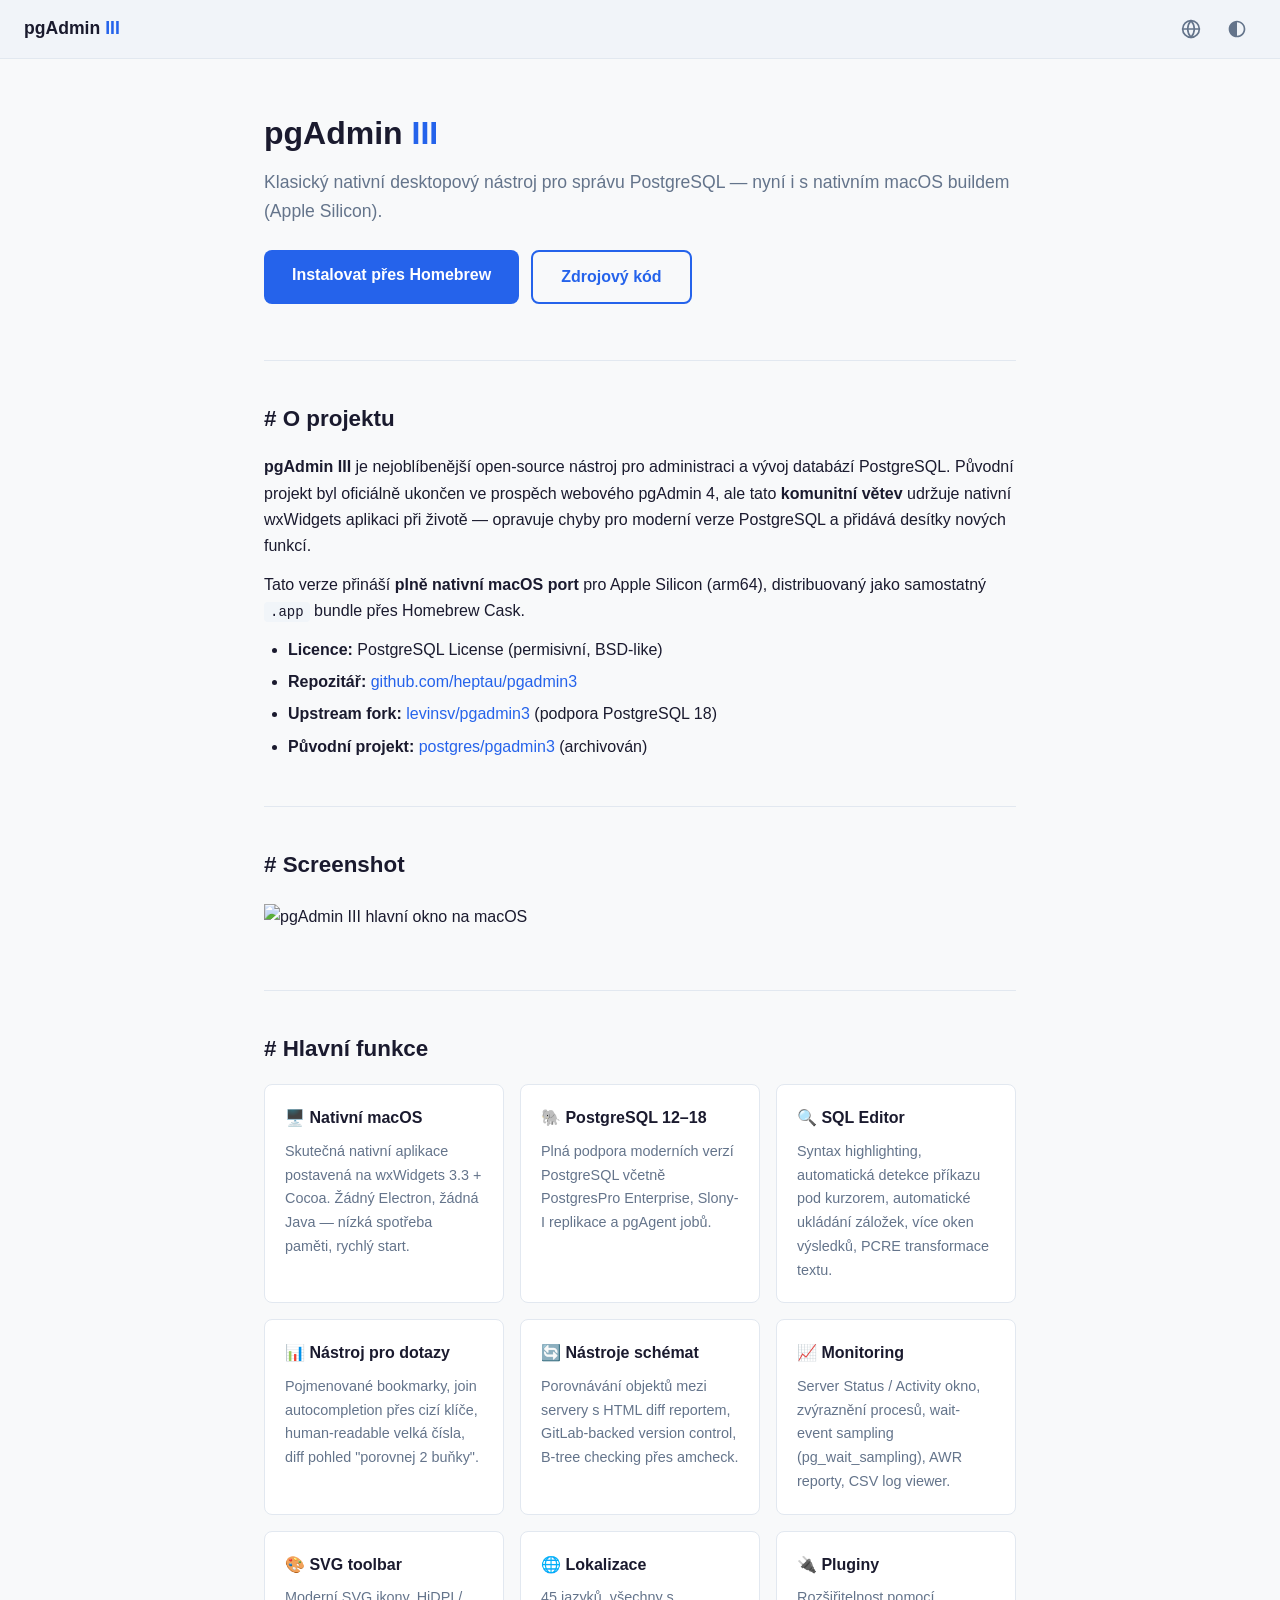
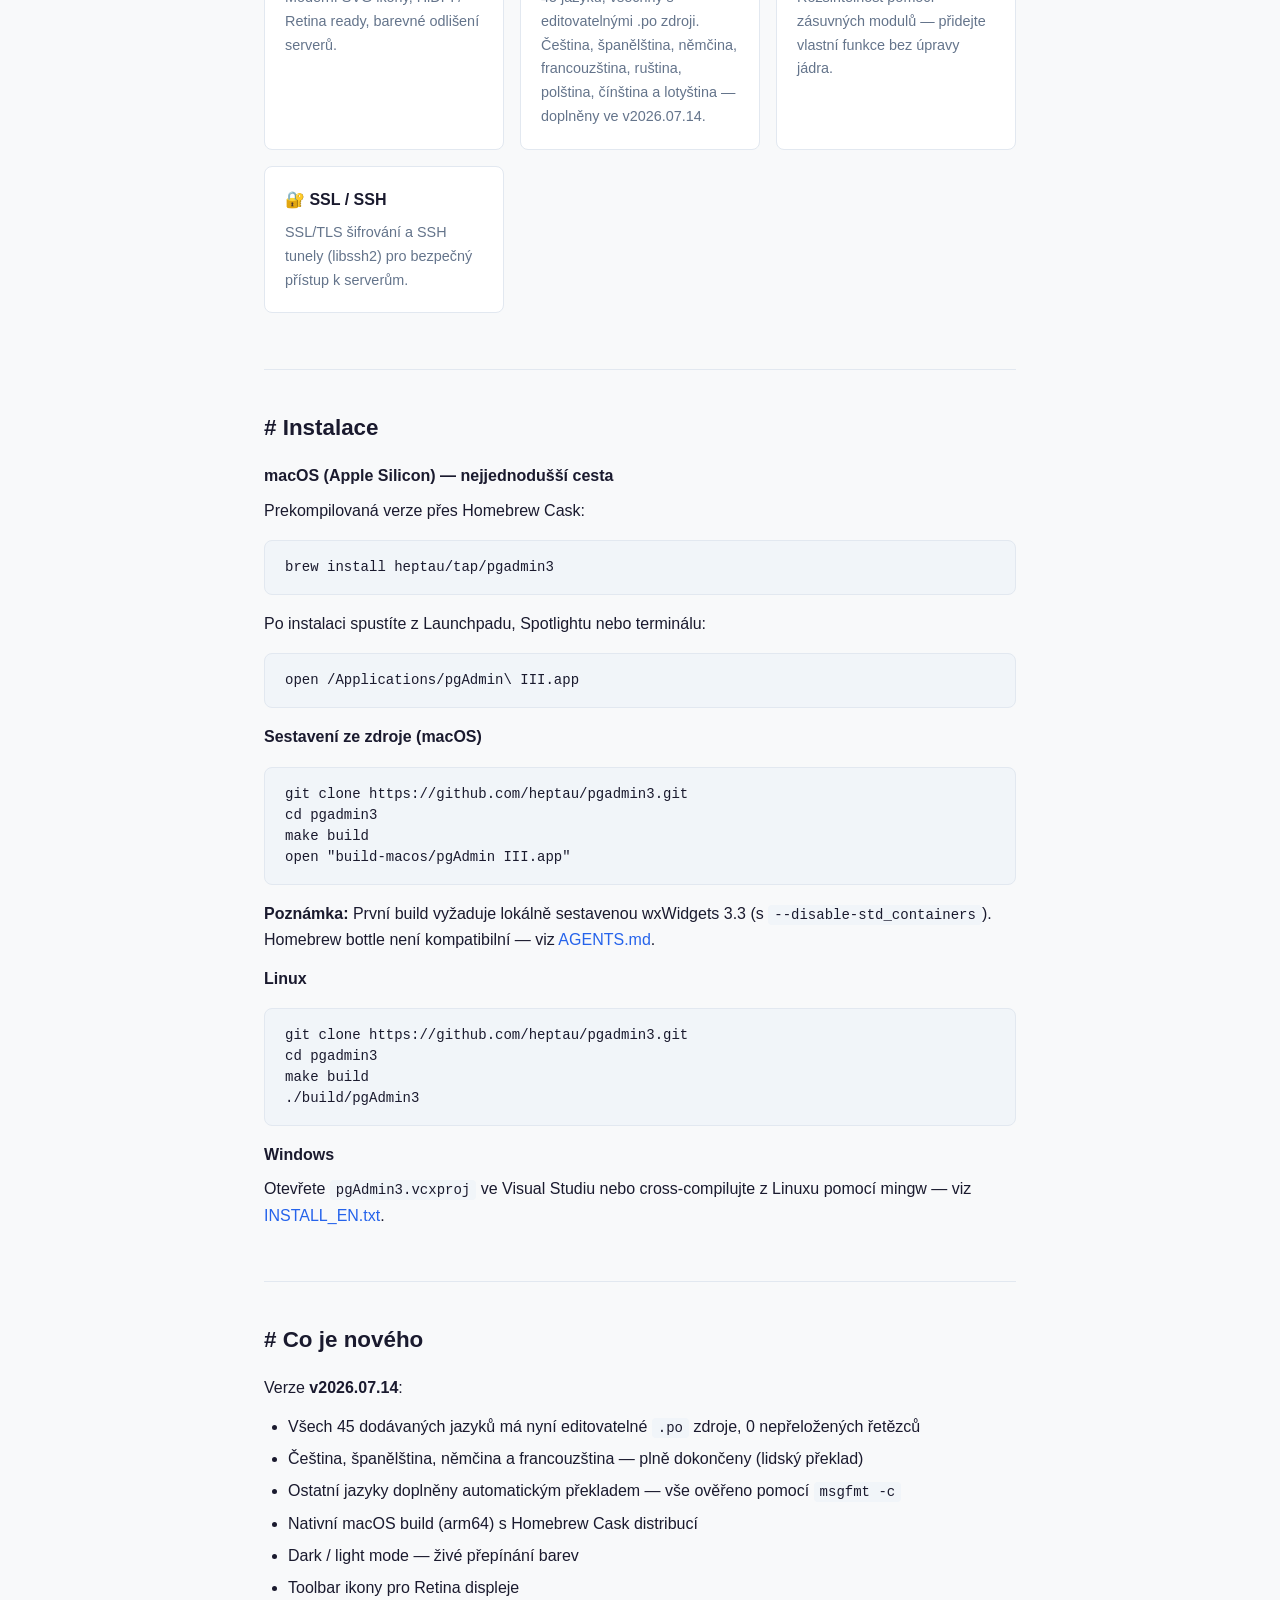
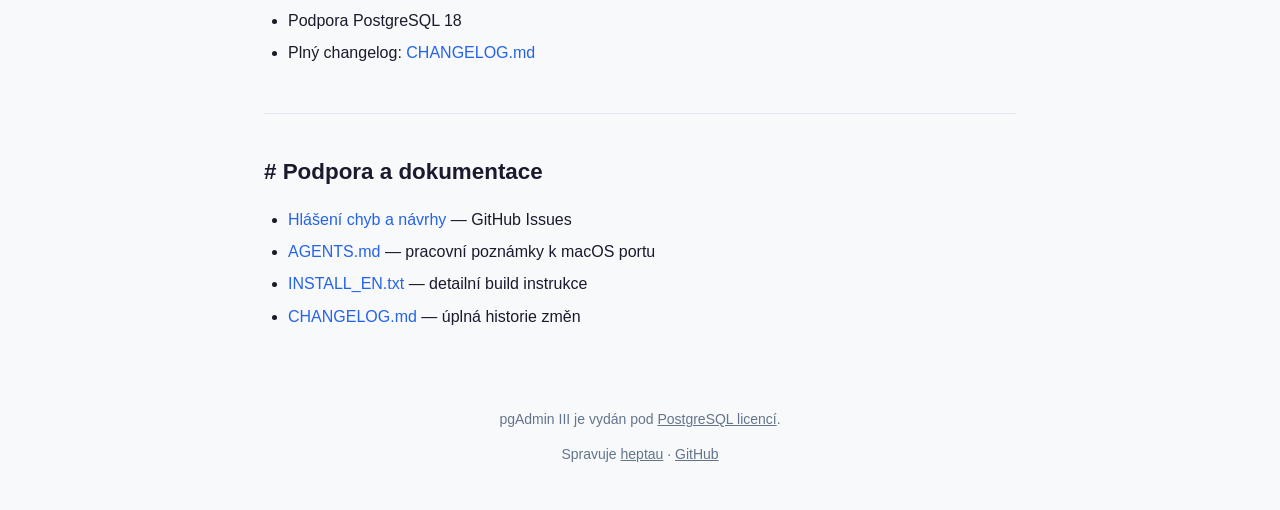
==== docs/cs/index.html @ 6cb1a753 "feat(docs): split website into per-language pages with language/theme switchers Turn the single-page" ====
<!DOCTYPE html>
<html lang="cs" itemscope itemtype="https://schema.org/SoftwareApplication">
<head>
<meta charset="utf-8" />
<meta name="viewport" content="width=device-width, initial-scale=1" />
<title>pgAdmin III — native macOS PostgreSQL admin tool</title>
<meta name="description" content="pgAdmin III — classic native desktop PostgreSQL administration tool. Native macOS (Apple Silicon) build with Homebrew Cask support, dark mode, 45 languages." />
<meta name="keywords" content="pgAdmin3,pgAdmin III,PostgreSQL,admin tool,database manager,macOS,native,Apple Silicon,Homebrew,wxWidgets,open source" />
<meta name="robots" content="index, follow" />
<meta name="author" content="heptau" />
<link rel="canonical" href="https://pgadmin3.80.cz/cs/" />
<link rel="icon" href="../assets/favicon.ico" sizes="any">
<link rel="apple-touch-icon" href="../assets/apple-touch-icon.png">
<link rel="sitemap" type="application/xml" href="https://pgadmin3.80.cz/sitemap.xml" />
<!-- hreflang for all 12 supported languages -->
<link rel="alternate" hreflang="ca" href="https://pgadmin3.80.cz/ca/" />
<link rel="alternate" hreflang="cs" href="https://pgadmin3.80.cz/cs/" />
<link rel="alternate" hreflang="de" href="https://pgadmin3.80.cz/de/" />
<link rel="alternate" hreflang="en" href="https://pgadmin3.80.cz/en/" />
<link rel="alternate" hreflang="es" href="https://pgadmin3.80.cz/es/" />
<link rel="alternate" hreflang="fr" href="https://pgadmin3.80.cz/fr/" />
<link rel="alternate" hreflang="ja" href="https://pgadmin3.80.cz/ja/" />
<link rel="alternate" hreflang="lv" href="https://pgadmin3.80.cz/lv/" />
<link rel="alternate" hreflang="pl" href="https://pgadmin3.80.cz/pl/" />
<link rel="alternate" hreflang="ru" href="https://pgadmin3.80.cz/ru/" />
<link rel="alternate" hreflang="sr" href="https://pgadmin3.80.cz/sr/" />
<link rel="alternate" hreflang="zh" href="https://pgadmin3.80.cz/zh/" />
<link rel="alternate" hreflang="x-default" href="https://pgadmin3.80.cz/" />
<!-- Open Graph -->
<meta property="og:title" content="pgAdmin III — native macOS PostgreSQL admin tool" />
<meta property="og:description" content="Classic native desktop PostgreSQL administration tool. Native macOS (Apple Silicon) build with Homebrew Cask support." />
<meta property="og:type" content="website" />
<meta property="og:url" content="https://pgadmin3.80.cz/cs/" />
<meta property="og:image" content="https://pgadmin3.80.cz/assets/screenshot.png" />
<meta property="og:image:width" content="1200" />
<meta property="og:image:height" content="800" />
<meta property="og:locale" content="cs_CZ" />
<meta property="og:site_name" content="pgAdmin III" />
<!-- Twitter Card -->
<meta name="twitter:card" content="summary_large_image" />
<meta name="twitter:title" content="pgAdmin III — native macOS PostgreSQL admin tool" />
<meta name="twitter:description" content="Classic native desktop PostgreSQL administration tool. Native macOS (Apple Silicon) build." />
<meta name="twitter:image" content="https://pgadmin3.80.cz/assets/screenshot.png" />
<!-- Preconnect hints -->
<link rel="preconnect" href="https://github.com" />
<link rel="preconnect" href="https://api.github.com" />
<!-- Structured data for AI agents, search engines, and knowledge graphs -->
<script type="application/ld+json">
{
  "@context": "https://schema.org",
  "@type": "SoftwareApplication",
  "name": "pgAdmin III",
  "alternateName": "pgAdmin3",
  "operatingSystem": "macOS (Apple Silicon arm64), Linux, Windows",
  "applicationCategory": "DatabaseApplication",
  "applicationSubCategory": "PostgreSQL Administration Tool",
  "description": "Classic native desktop PostgreSQL administration and development platform. Community fork of the original pgAdmin III with native macOS port for Apple Silicon.",
  "url": "https://pgadmin3.80.cz/",
  "downloadUrl": "https://github.com/heptau/pgadmin3/releases",
  "softwareHelp": "https://github.com/heptau/pgadmin3/blob/main/AGENTS.md",
  "softwareVersion": "2026.07.14",
  "dateModified": "2026-07-14",
  "license": "https://opensource.org/licenses/postgresql",
  "author": {
    "@type": "Organization",
    "name": "heptau",
    "url": "https://github.com/heptau"
  },
  "offers": {
    "@type": "Offer",
    "price": "0",
    "priceCurrency": "USD"
  },
  "featureList": [
    "Native macOS on Apple Silicon",
    "PostgreSQL 12–18 support",
    "SQL Editor with syntax highlighting",
    "Query Tool with named bookmarks",
    "Cross-server schema comparison",
    "Server monitoring and AWR reports",
    "SVG HiDPI/Retina toolbar",
    "45 languages with editable .po sources",
    "Plugin extensibility",
    "SSL/TLS and SSH tunneling"
  ],
  "screenshot": "https://pgadmin3.80.cz/assets/screenshot.png",
  "memoryRequirements": "64 MB",
  "storageRequirements": "50 MB",
  "releaseNotes": "https://github.com/heptau/pgadmin3/blob/main/CHANGELOG.md"
}
</script>
<link rel="stylesheet" href="../assets/site.css">
<script src="../assets/theme-switcher.js"></script>
</head>
<body>

<header>
  <div class="logo">pgAdmin <span>III</span></div>
  <div class="nav-links">
    <div class="dropdown" data-dropdown="lang">
      <button class="dropdown-trigger" aria-label="Change language" aria-haspopup="true" aria-expanded="false">
        <svg viewBox="0 0 24 24" fill="none" stroke="currentColor" stroke-width="2" stroke-linecap="round" stroke-linejoin="round">
          <circle cx="12" cy="12" r="10"></circle>
          <line x1="2" y1="12" x2="22" y2="12"></line>
          <path d="M12 2a15.3 15.3 0 0 1 4 10 15.3 15.3 0 0 1-4 10 15.3 15.3 0 0 1-4-10 15.3 15.3 0 0 1 4-10z"></path>
        </svg>
      </button>
      <div class="dropdown-menu">
        <button class="dropdown-option" data-lang-value="auto">
          <span class="dropdown-option-icon">🌐</span>
          <span>Auto</span>
        </button>
          <button class="dropdown-option" data-lang-value="ca">
            <span class="dropdown-option-icon">🇦🇩</span>
            <span>Català</span>
          </button>
          <button class="dropdown-option" data-lang-value="cs">
            <span class="dropdown-option-icon">🇨🇿</span>
            <span>Čeština</span>
          </button>
          <button class="dropdown-option" data-lang-value="de">
            <span class="dropdown-option-icon">🇩🇪</span>
            <span>Deutsch</span>
          </button>
          <button class="dropdown-option" data-lang-value="en">
            <span class="dropdown-option-icon">🇬🇧</span>
            <span>English</span>
          </button>
          <button class="dropdown-option" data-lang-value="es">
            <span class="dropdown-option-icon">🇪🇸</span>
            <span>Español</span>
          </button>
          <button class="dropdown-option" data-lang-value="fr">
            <span class="dropdown-option-icon">🇫🇷</span>
            <span>Français</span>
          </button>
          <button class="dropdown-option" data-lang-value="ja">
            <span class="dropdown-option-icon">🇯🇵</span>
            <span>日本語</span>
          </button>
          <button class="dropdown-option" data-lang-value="lv">
            <span class="dropdown-option-icon">🇱🇻</span>
            <span>Latviešu</span>
          </button>
          <button class="dropdown-option" data-lang-value="pl">
            <span class="dropdown-option-icon">🇵🇱</span>
            <span>Polski</span>
          </button>
          <button class="dropdown-option" data-lang-value="ru">
            <span class="dropdown-option-icon">🇷🇺</span>
            <span>Русский</span>
          </button>
          <button class="dropdown-option" data-lang-value="sr">
            <span class="dropdown-option-icon">🇷🇸</span>
            <span>Српски</span>
          </button>
          <button class="dropdown-option" data-lang-value="zh">
            <span class="dropdown-option-icon">🇨🇳</span>
            <span>中文</span>
          </button>
      </div>
    </div>
    <div class="dropdown" data-dropdown="theme">
      <button class="dropdown-trigger" aria-label="Change theme" aria-haspopup="true" aria-expanded="false">
        <svg viewBox="0 0 24 24" fill="currentColor">
          <path d="M12 2C6.47 2 2 6.47 2 12s4.47 10 10 10 10-4.47 10-10S17.53 2 12 2zm0 18V4c4.42 0 8 3.58 8 8s-3.58 8-8 8z"></path>
        </svg>
      </button>
      <div class="dropdown-menu">
        <button class="dropdown-option" data-theme-value="auto">
          <span class="dropdown-option-icon">🖥️</span>
          <span>Auto</span>
        </button>
        <button class="dropdown-option" data-theme-value="light">
          <span class="dropdown-option-icon">☀️</span>
          <span>Light</span>
        </button>
        <button class="dropdown-option" data-theme-value="dark">
          <span class="dropdown-option-icon">🌙</span>
          <span>Dark</span>
        </button>
      </div>
    </div>
  </div>
</header>

<div class="container">
  <div class="hero">
    <h1>pgAdmin <span>III</span></h1>
    <p>Klasický nativní desktopový nástroj pro správu PostgreSQL — nyní i s nativním macOS buildem (Apple Silicon).</p>
    <div class="btn-group">
      <a class="btn" href="#install">Instalovat přes Homebrew</a>
      <a class="btn btn-outline" href="https://github.com/heptau/pgadmin3" target="_blank">Zdrojový kód</a>
    </div>
  </div>
</div>

<main class="container">

<section id="about">
  <h2><a href="#about">#</a> O projektu</h2>
  <p><strong>pgAdmin III</strong> je nejoblíbenější open-source nástroj pro administraci a vývoj databází PostgreSQL. Původní projekt byl oficiálně ukončen ve prospěch webového pgAdmin 4, ale tato <strong>komunitní větev</strong> udržuje nativní wxWidgets aplikaci při životě — opravuje chyby pro moderní verze PostgreSQL a přidává desítky nových funkcí.</p>
  <p>Tato verze přináší <strong>plně nativní macOS port</strong> pro Apple Silicon (arm64), distribuovaný jako samostatný <code>.app</code> bundle přes Homebrew Cask.</p>
  <ul>
    <li><strong>Licence:</strong> PostgreSQL License (permisivní, BSD-like)</li>
    <li><strong>Repozitář:</strong> <a href="https://github.com/heptau/pgadmin3" target="_blank">github.com/heptau/pgadmin3</a></li>
    <li><strong>Upstream fork:</strong> <a href="https://github.com/levinsv/pgadmin3" target="_blank">levinsv/pgadmin3</a> (podpora PostgreSQL 18)</li>
    <li><strong>Původní projekt:</strong> <a href="https://github.com/postgres/pgadmin3" target="_blank">postgres/pgadmin3</a> (archivován)</li>
  </ul>
</section>

<section id="screenshot">
  <h2><a href="#screenshot">#</a> Screenshot</h2>
  <img class="screenshot" src="../assets/screenshot.png" alt="pgAdmin III hlavní okno na macOS">
</section>

<section id="features">
  <h2><a href="#features">#</a> Hlavní funkce</h2>
  <div class="feature-grid">
    <div class="feature-card">
      <h3>🖥️ Nativní macOS</h3>
      <p>Skutečná nativní aplikace postavená na wxWidgets 3.3 + Cocoa. Žádný Electron, žádná Java — nízká spotřeba paměti, rychlý start.</p>
    </div>
    <div class="feature-card">
      <h3>🐘 PostgreSQL 12–18</h3>
      <p>Plná podpora moderních verzí PostgreSQL včetně PostgresPro Enterprise, Slony-I replikace a pgAgent jobů.</p>
    </div>
    <div class="feature-card">
      <h3>🔍 SQL Editor</h3>
      <p>Syntax highlighting, automatická detekce příkazu pod kurzorem, automatické ukládání záložek, více oken výsledků, PCRE transformace textu.</p>
    </div>
    <div class="feature-card">
      <h3>📊 Nástroj pro dotazy</h3>
      <p>Pojmenované bookmarky, join autocompletion přes cizí klíče, human-readable velká čísla, diff pohled "porovnej 2 buňky".</p>
    </div>
    <div class="feature-card">
      <h3>🔄 Nástroje schémat</h3>
      <p>Porovnávání objektů mezi servery s HTML diff reportem, GitLab-backed version control, B-tree checking přes amcheck.</p>
    </div>
    <div class="feature-card">
      <h3>📈 Monitoring</h3>
      <p>Server Status / Activity okno, zvýraznění procesů, wait-event sampling (pg_wait_sampling), AWR reporty, CSV log viewer.</p>
    </div>
    <div class="feature-card">
      <h3>🎨 SVG toolbar</h3>
      <p>Moderní SVG ikony, HiDPI / Retina ready, barevné odlišení serverů.</p>
    </div>
    <div class="feature-card">
      <h3>🌐 Lokalizace</h3>
      <p>45 jazyků, všechny s editovatelnými .po zdroji. Čeština, španělština, němčina, francouzština, ruština, polština, čínština a lotyština — doplněny ve v2026.07.14.</p>
    </div>
    <div class="feature-card">
      <h3>🔌 Pluginy</h3>
      <p>Rozšiřitelnost pomocí zásuvných modulů — přidejte vlastní funkce bez úpravy jádra.</p>
    </div>
    <div class="feature-card">
      <h3>🔐 SSL / SSH</h3>
      <p>SSL/TLS šifrování a SSH tunely (libssh2) pro bezpečný přístup k serverům.</p>
    </div>
  </div>
</section>

<section id="install">
  <h2><a href="#install">#</a> Instalace</h2>

  <h3>macOS (Apple Silicon) — nejjednodušší cesta</h3>
  <p>Prekompilovaná verze přes Homebrew Cask:</p>
  <pre>brew install heptau/tap/pgadmin3</pre>
  <p>Po instalaci spustíte z Launchpadu, Spotlightu nebo terminálu:</p>
  <pre>open /Applications/pgAdmin\ III.app</pre>

  <h3>Sestavení ze zdroje (macOS)</h3>
  <pre>git clone https://github.com/heptau/pgadmin3.git
cd pgadmin3
make build
open "build-macos/pgAdmin III.app"</pre>
  <p><strong>Poznámka:</strong> První build vyžaduje lokálně sestavenou wxWidgets 3.3 (s <code>--disable-std_containers</code>). Homebrew bottle není kompatibilní — viz <a href="https://github.com/heptau/pgadmin3/blob/main/AGENTS.md" target="_blank">AGENTS.md</a>.</p>

  <h3>Linux</h3>
  <pre>git clone https://github.com/heptau/pgadmin3.git
cd pgadmin3
make build
./build/pgAdmin3</pre>

  <h3>Windows</h3>
  <p>Otevřete <code>pgAdmin3.vcxproj</code> ve Visual Studiu nebo cross-compilujte z Linuxu pomocí mingw — viz <a href="https://github.com/heptau/pgadmin3/blob/main/INSTALL_EN.txt" target="_blank">INSTALL_EN.txt</a>.</p>
</section>

<section id="changelog">
  <h2><a href="#changelog">#</a> Co je nového</h2>
  <p>Verze <strong>v2026.07.14</strong>:</p>
  <ul>
    <li>Všech 45 dodávaných jazyků má nyní editovatelné <code>.po</code> zdroje, 0 nepřeložených řetězců</li>
    <li>Čeština, španělština, němčina a francouzština — plně dokončeny (lidský překlad)</li>
    <li>Ostatní jazyky doplněny automatickým překladem — vše ověřeno pomocí <code>msgfmt -c</code></li>
    <li>Nativní macOS build (arm64) s Homebrew Cask distribucí</li>
    <li>Dark / light mode — živé přepínání barev</li>
    <li>Toolbar ikony pro Retina displeje</li>
    <li>Podpora PostgreSQL 18</li>
    <li>Plný changelog: <a href="https://github.com/heptau/pgadmin3/blob/main/CHANGELOG.md" target="_blank">CHANGELOG.md</a></li>
  </ul>
</section>

<section id="support">
  <h2><a href="#support">#</a> Podpora a dokumentace</h2>
  <ul>
    <li><a href="https://github.com/heptau/pgadmin3/issues" target="_blank">Hlášení chyb a návrhy</a> — GitHub Issues</li>
    <li><a href="https://github.com/heptau/pgadmin3/blob/main/AGENTS.md" target="_blank">AGENTS.md</a> — pracovní poznámky k macOS portu</li>
    <li><a href="https://github.com/heptau/pgadmin3/blob/main/INSTALL_EN.txt" target="_blank">INSTALL_EN.txt</a> — detailní build instrukce</li>
    <li><a href="https://github.com/heptau/pgadmin3/blob/main/CHANGELOG.md" target="_blank">CHANGELOG.md</a> — úplná historie změn</li>
  </ul>
</section>

</main>

<footer>
  <div class="container">
    <p>pgAdmin III je vydán pod <a href="https://github.com/heptau/pgadmin3/blob/main/LICENSE" target="_blank">PostgreSQL licencí</a>.</p>
    <p>Spravuje <a href="https://github.com/heptau">heptau</a> · <a href="https://github.com/heptau/pgadmin3">GitHub</a></p>
  </div>
</footer>

<script src="../assets/dropdown.js"></script>
<script src="../assets/lang-switcher.js"></script>
</body>
</html>
---- docs/assets/site.css ----
:root {
  --bg: #f8f9fa;
  --fg: #1a1a2e;
  --accent: #2563eb;
  --accent2: #1e40af;
  --border: #e2e8f0;
  --card: #ffffff;
  --muted: #64748b;
  --code-bg: #f1f5f9;
  --header-bg: #f1f4f9;
}
[data-theme="dark"] {
  --bg: #0f172a;
  --fg: #e2e8f0;
  --accent: #3b82f6;
  --accent2: #60a5fa;
  --border: #1e293b;
  --card: #1e293b;
  --muted: #94a3b8;
  --code-bg: #0f172a;
  --header-bg: #1a2332;
}
*, *::before, *::after { box-sizing: border-box; margin: 0; padding: 0; }
html { scroll-behavior: smooth; }
body {
  font-family: -apple-system, BlinkMacSystemFont, "Segoe UI", Roboto, Helvetica, Arial, sans-serif;
  background: var(--bg);
  color: var(--fg);
  line-height: 1.65;
  -webkit-font-smoothing: antialiased;
}
.container { max-width: 800px; margin: 0 auto; padding: 0 24px; }

/* Header */
header {
  display: flex;
  justify-content: space-between;
  align-items: center;
  padding: 12px 24px;
  background: var(--header-bg);
  border-bottom: 1px solid var(--border);
}
.logo {
  font-size: 1.1rem;
  font-weight: 700;
  color: var(--fg);
}
.logo span { color: var(--accent); }
.nav-links { display: flex; align-items: center; gap: 8px; }

/* Dropdowns */
.dropdown { position: relative; }
.dropdown-trigger {
  background: none;
  border: 1px solid transparent;
  border-radius: 6px;
  padding: 6px 8px;
  cursor: pointer;
  color: var(--muted);
  display: flex;
  align-items: center;
  transition: all 0.12s;
}
.dropdown-trigger:hover { color: var(--fg); background: var(--card); border-color: var(--border); }
.dropdown-trigger svg { width: 20px; height: 20px; }
.dropdown-menu {
  position: absolute;
  top: calc(100% + 6px);
  right: 0;
  background: var(--card);
  border: 1px solid var(--border);
  border-radius: 8px;
  padding: 6px;
  min-width: 160px;
  box-shadow: 0 8px 24px rgba(0,0,0,0.12);
  display: none;
  z-index: 100;
}
[data-theme="dark"] .dropdown-menu { box-shadow: 0 8px 24px rgba(0,0,0,0.4); }
.dropdown-menu.open { display: block; }
.dropdown-option {
  display: flex;
  align-items: center;
  gap: 8px;
  width: 100%;
  background: none;
  border: none;
  border-radius: 6px;
  padding: 8px 10px;
  font-size: 0.875rem;
  cursor: pointer;
  color: var(--fg);
  font-family: inherit;
  text-align: left;
  transition: background 0.1s;
}
.dropdown-option:hover { background: var(--header-bg); }
.dropdown-option.active { background: var(--accent); color: #fff; font-weight: 600; }
.dropdown-option-icon { font-size: 1rem; line-height: 1; }

/* Hero */
.hero { padding: 48px 0 32px; border-bottom: 1px solid var(--border); }
.hero h1 { font-size: 2rem; font-weight: 700; }
.hero h1 span { color: var(--accent); }
.hero p { color: var(--muted); margin-top: 8px; font-size: 1.1rem; }

section { padding: 40px 0; border-bottom: 1px solid var(--border); }
section:last-of-type { border-bottom: none; }

h2 { font-size: 1.4rem; font-weight: 700; margin-bottom: 16px; }
h2 a { color: inherit; text-decoration: none; }
h2 a:hover { color: var(--accent); }
h3 { font-size: 1rem; font-weight: 600; margin-bottom: 8px; }
p, li { margin-bottom: 12px; }
ul, ol { padding-left: 24px; }
li { margin-bottom: 6px; }
code {
  background: var(--code-bg);
  padding: 2px 6px;
  border-radius: 4px;
  font-size: 0.875rem;
}
pre {
  background: var(--code-bg);
  padding: 16px 20px;
  border-radius: 8px;
  overflow-x: auto;
  font-size: 0.875rem;
  line-height: 1.5;
  margin: 16px 0;
  border: 1px solid var(--border);
}
a { color: var(--accent); text-decoration: none; }
a:hover { text-decoration: underline; }

.btn {
  display: inline-block;
  background: var(--accent);
  color: #fff;
  padding: 12px 28px;
  border-radius: 8px;
  font-weight: 600;
  font-size: 1rem;
  transition: background 0.15s;
  text-decoration: none;
}
.btn:hover { background: var(--accent2); text-decoration: none; }
.btn-group { display: flex; gap: 12px; flex-wrap: wrap; margin: 24px 0; }
.btn-outline {
  background: transparent;
  color: var(--accent);
  border: 2px solid var(--accent);
}
.btn-outline:hover { background: var(--accent); color: #fff; }

.feature-grid {
  display: grid;
  grid-template-columns: repeat(auto-fit, minmax(220px, 1fr));
  gap: 16px;
  margin: 16px 0;
}
.feature-card {
  background: var(--card);
  border: 1px solid var(--border);
  border-radius: 8px;
  padding: 20px;
}
.feature-card h3 { font-size: 1rem; font-weight: 600; margin-bottom: 8px; }
.feature-card p { font-size: 0.9rem; color: var(--muted); margin: 0; }

.screenshot {
  width: 100%;
  max-width: 100%;
  margin: 20px 0;
  display: block;
}

footer {
  padding: 32px 0;
  text-align: center;
  color: var(--muted);
  font-size: 0.875rem;
}
footer a { color: var(--muted); text-decoration: underline; }


@media (max-width: 600px) {
  .hero h1 { font-size: 1.5rem; }
  .btn-group { flex-direction: column; }
  .btn { text-align: center; }
}
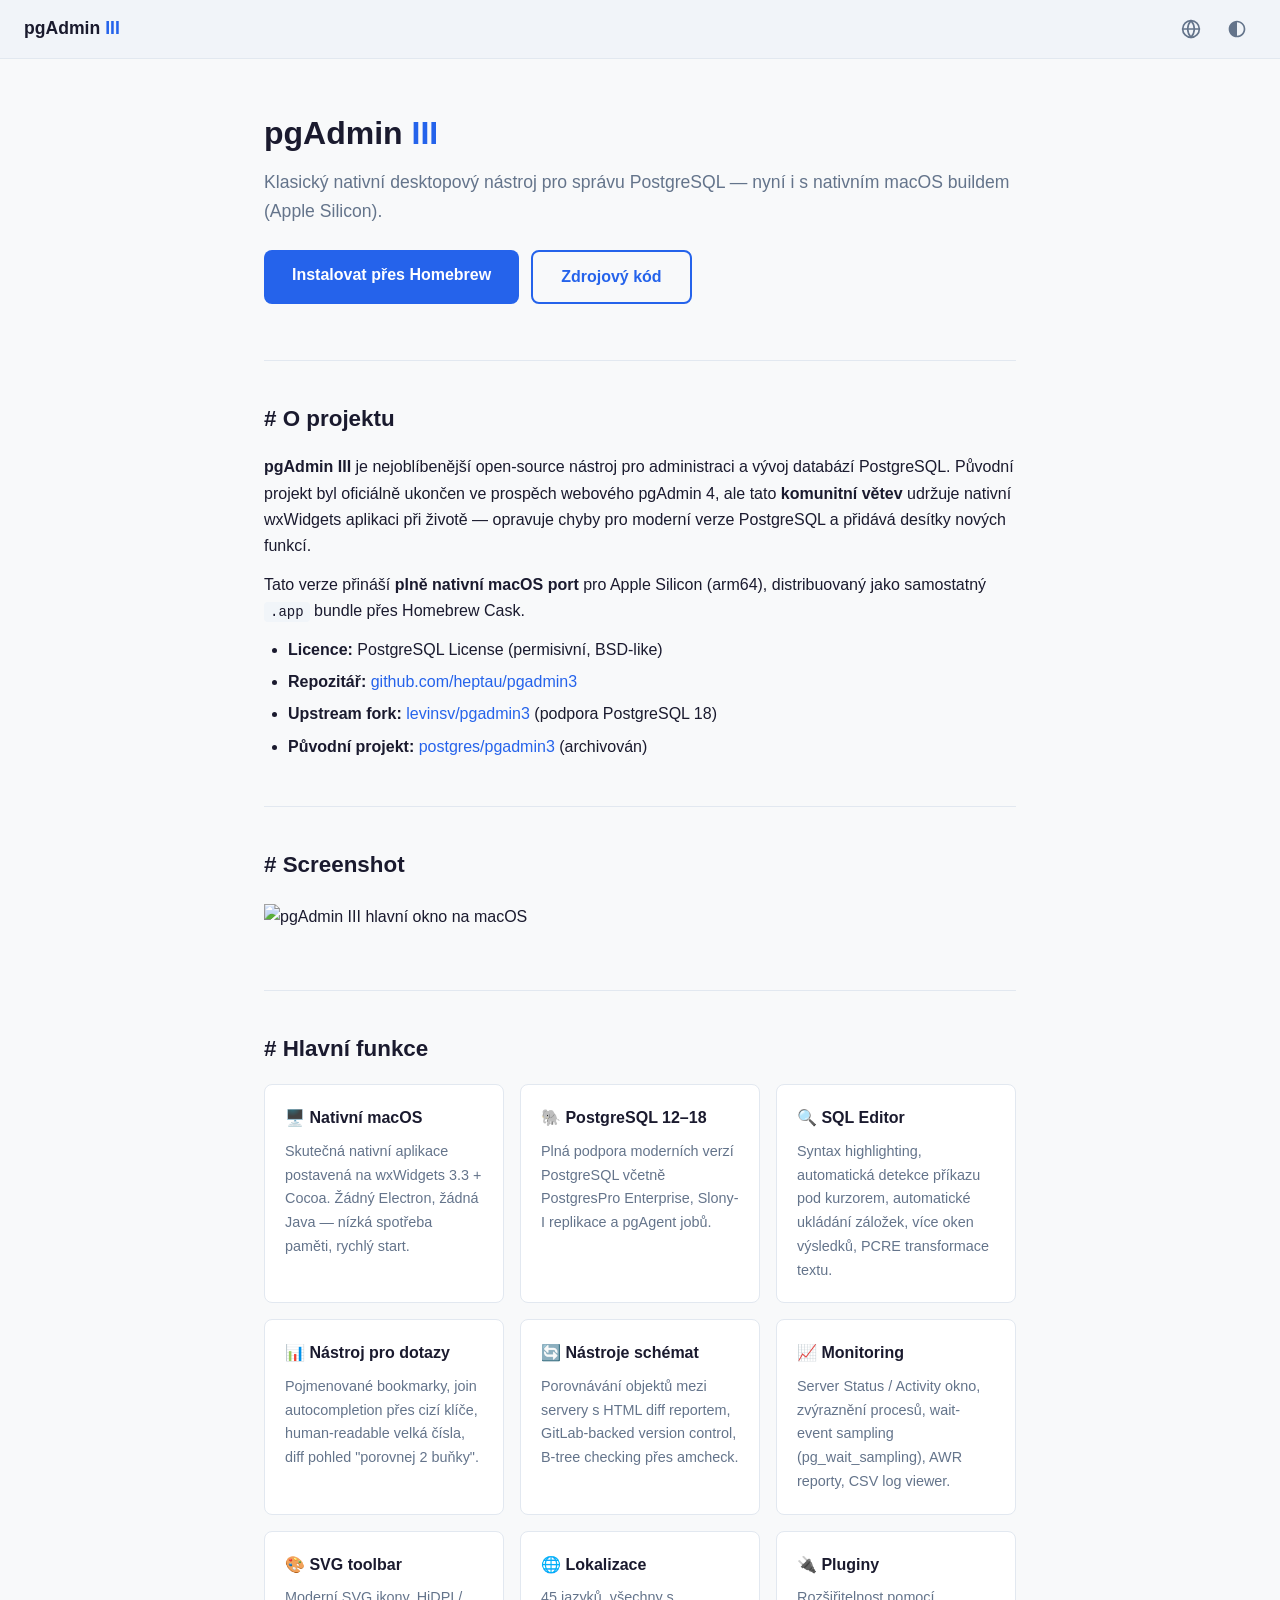
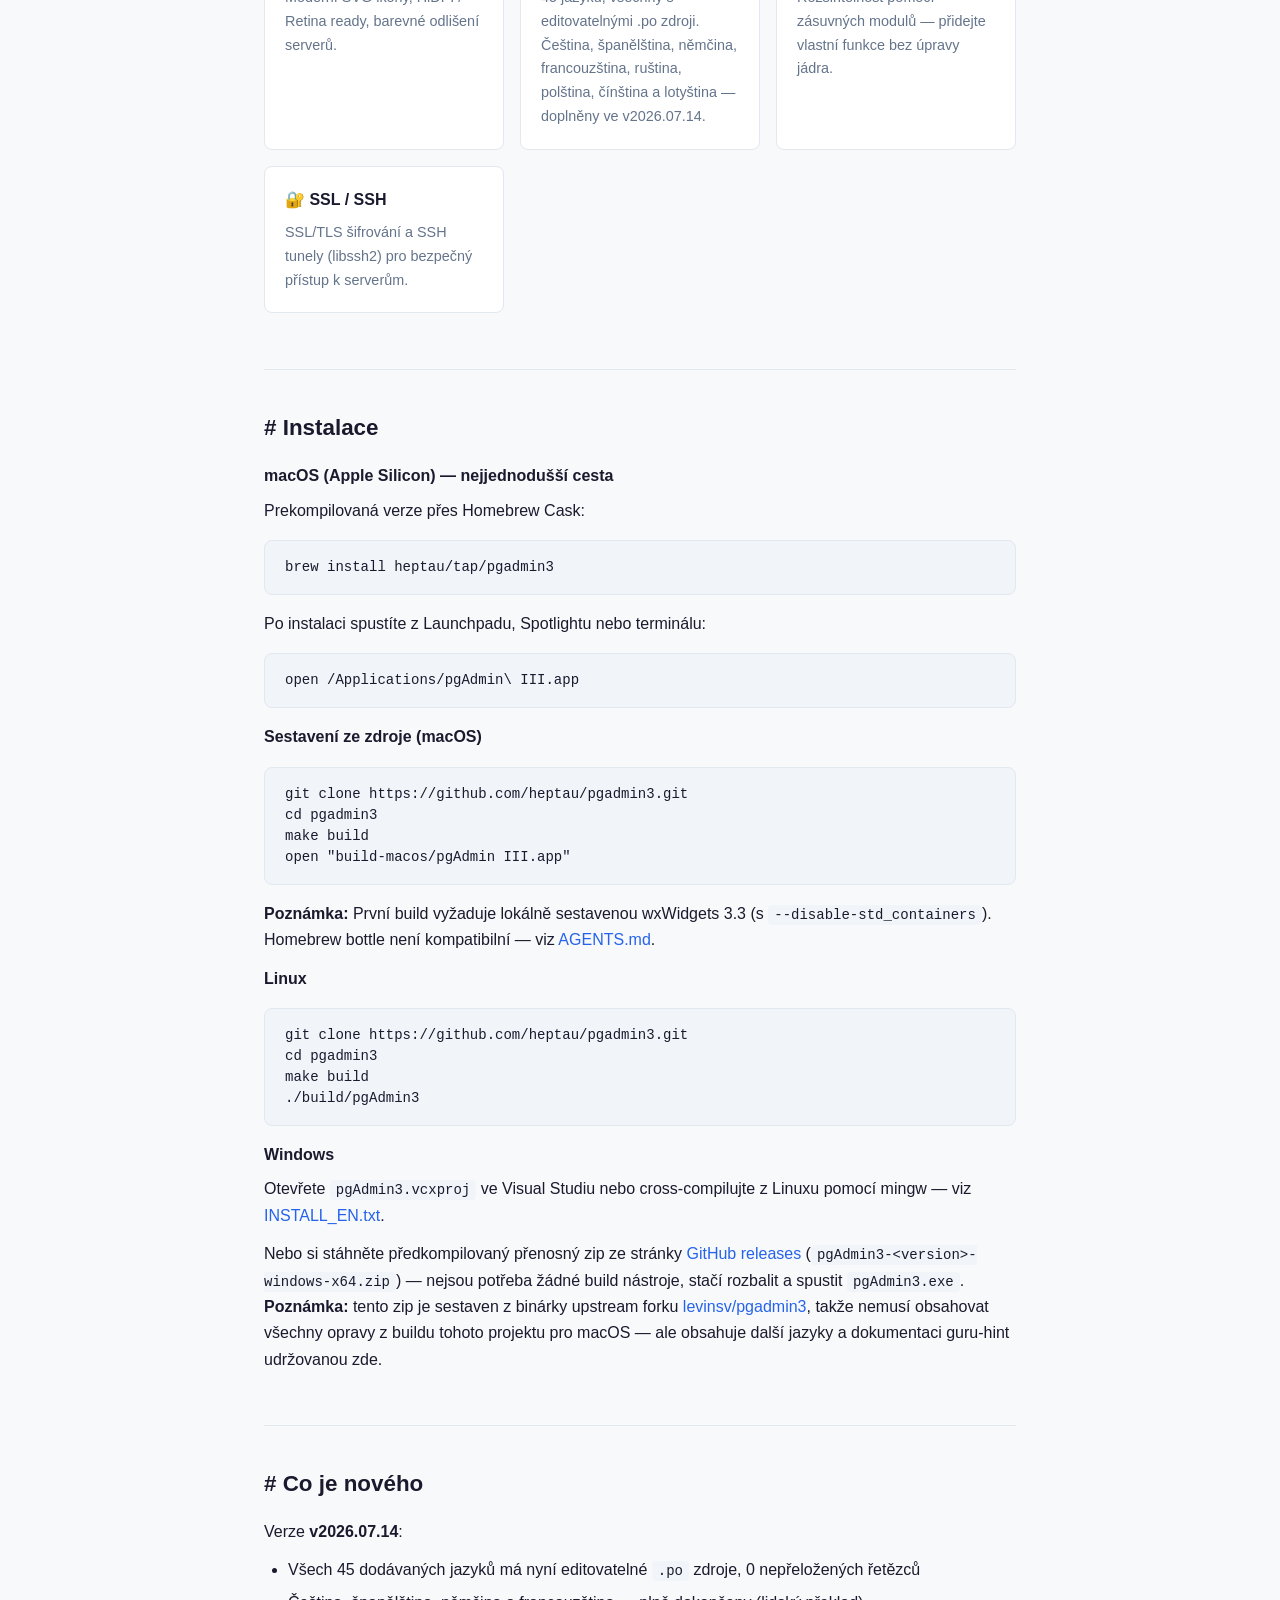
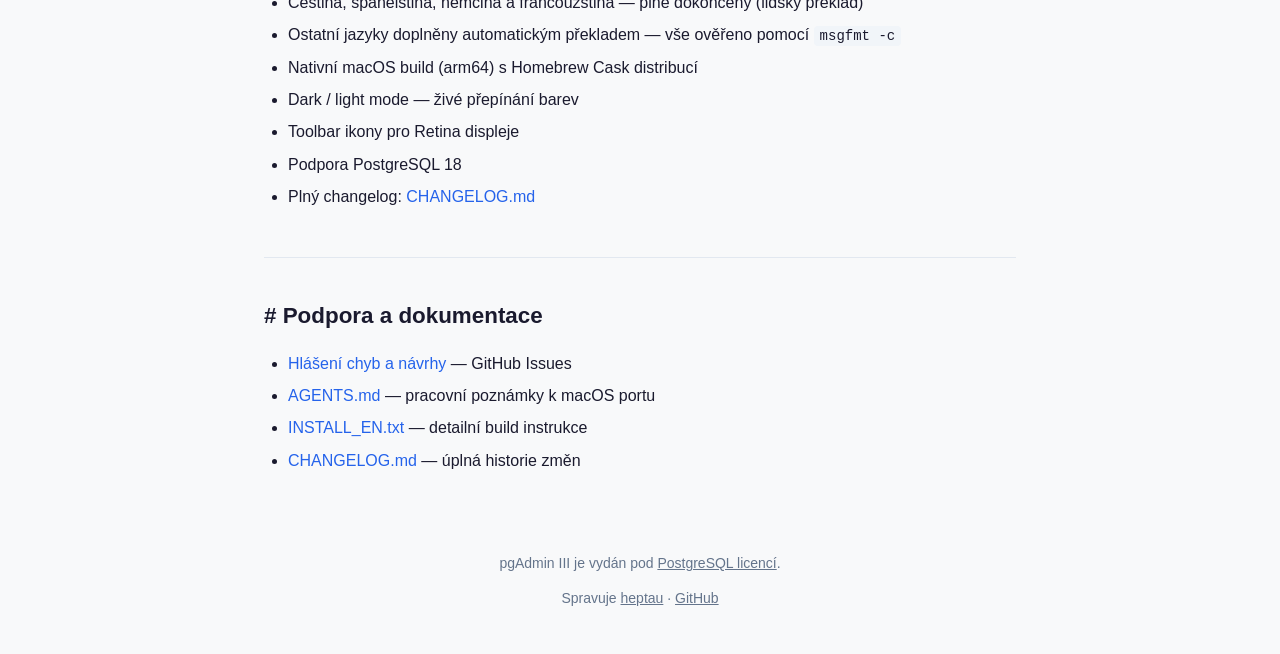
==== commit 403a857c: "feat: add portable Windows release zip with bundled hints and extra i18n Adds windows/package_releas" ====
--- a/docs/cs/index.html
+++ b/docs/cs/index.html
@@ -284,6 +284,7 @@
 
   <h3>Windows</h3>
   <p>Otevřete <code>pgAdmin3.vcxproj</code> ve Visual Studiu nebo cross-compilujte z Linuxu pomocí mingw — viz <a href="https://github.com/heptau/pgadmin3/blob/main/INSTALL_EN.txt" target="_blank">INSTALL_EN.txt</a>.</p>
+  <p>Nebo si stáhněte předkompilovaný přenosný zip ze stránky <a href="https://github.com/heptau/pgadmin3/releases" target="_blank">GitHub releases</a> (<code>pgAdmin3-&lt;version&gt;-windows-x64.zip</code>) — nejsou potřeba žádné build nástroje, stačí rozbalit a spustit <code>pgAdmin3.exe</code>. <strong>Poznámka:</strong> tento zip je sestaven z binárky upstream forku <a href="https://github.com/levinsv/pgadmin3" target="_blank">levinsv/pgadmin3</a>, takže nemusí obsahovat všechny opravy z buildu tohoto projektu pro macOS — ale obsahuje další jazyky a dokumentaci guru-hint udržovanou zde.</p>
 </section>
 
 <section id="changelog">
